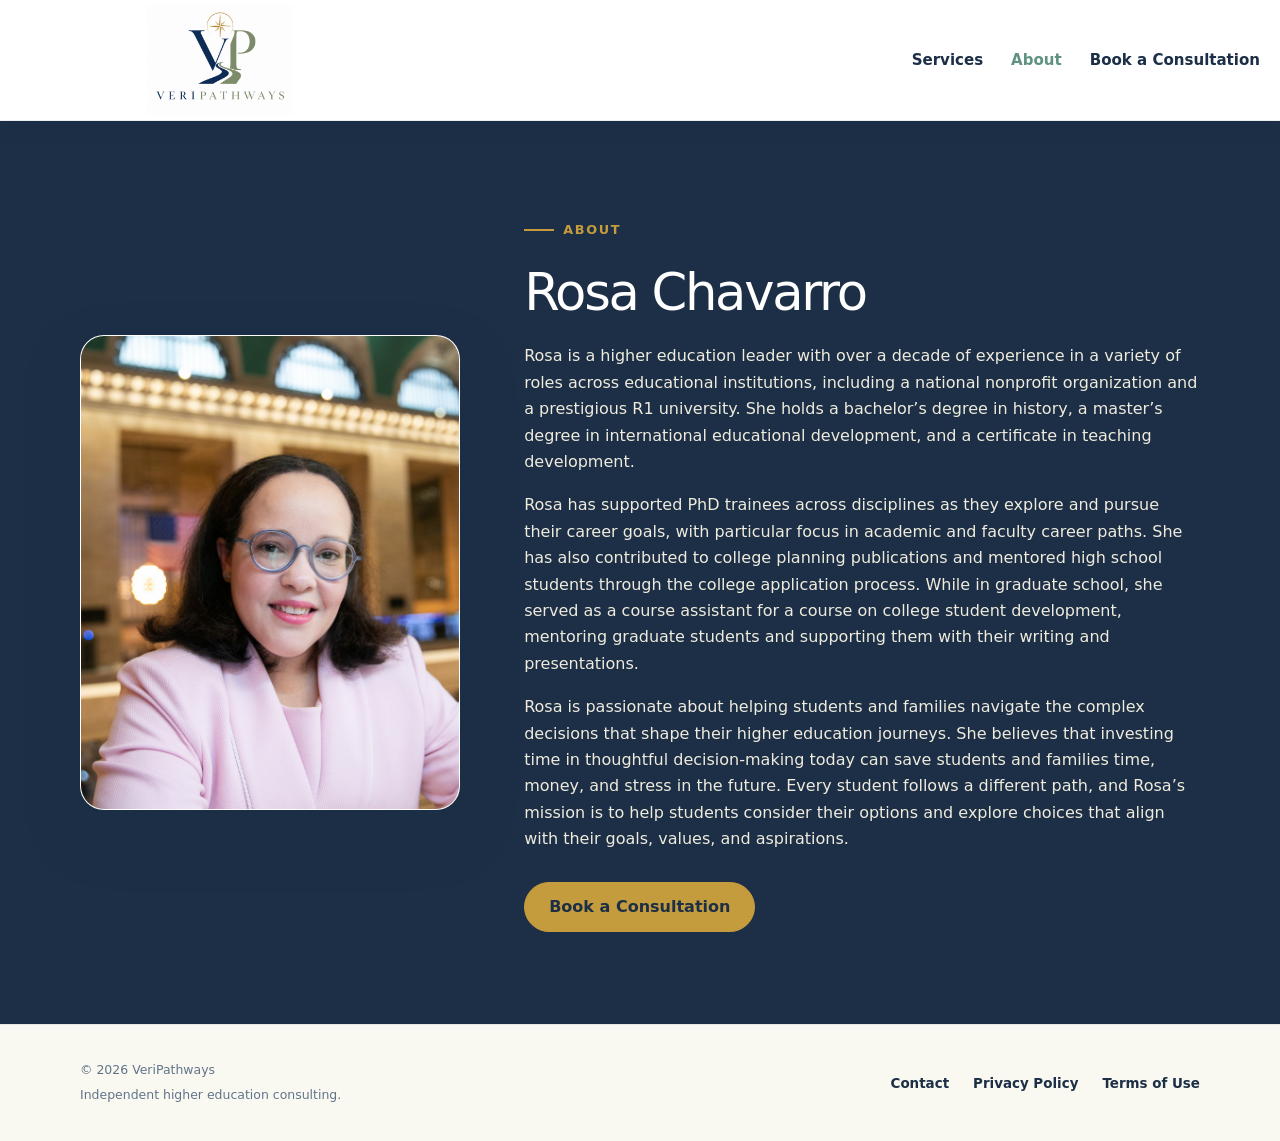
==== about.html @ 27630bff "updates based on Rosa feedback" ====
<!DOCTYPE html>
<html lang="en">
<head>
    <meta charset="UTF-8">
    <meta name="viewport" content="width=device-width, initial-scale=1.0">
    <meta name="description" content="Meet Rosa Chavarro, the higher education professional behind VeriPathways.">
    <title>About Rosa | VeriPathways</title>
    <link rel="stylesheet" href="styles.css">
    <link rel="icon" href="assets/ico/veripathways-icon2.ico" sizes="any">
</head>

<body>
    <header class="site-header">
        <nav class="nav container" aria-label="Main navigation">
            <a class="site-banner" href="index.html" aria-label="VeriPathways home">
                <img src="assets/images/veripathways-logo.png" alt="VeriPathways">
            </a>
            <button class="nav-toggle" type="button" aria-expanded="false" aria-controls="main-navigation" aria-label="Toggle navigation menu">
                <span class="nav-toggle-line"></span>
                <span class="nav-toggle-line"></span>
                <span class="nav-toggle-line"></span>
            </button>
            <ul class="nav-links" id="main-navigation">
                <li><a href="services.html">Services</a></li>
                <li><a href="about.html" aria-current="page">About</a></li>
                <li><a href="mailto:info@veripathways.com?subject=Consultation%20Appointment">Book a Consultation</a></li>
            </ul>
        </nav>
    </header>

    <main>
        <section class="about about-page" aria-labelledby="about-heading">
            <div class="about-content container">
                <figure class="about-portrait">
                    <img src="assets/images/advisor-portrait1.jpg" alt="Rosa Chavarro, VeriPathways educational consultant">
                </figure>

                <div class="about-details">
                    <p class="eyebrow">About</p>
                    <h1 id="about-heading">Rosa Chavarro</h1>
                    <div class="about-copy">
                        <p>
                            Rosa is a higher education leader with over a decade of experience in a variety of roles
                            across educational institutions, including a national nonprofit organization and a
                            prestigious R1 university. She holds a bachelor’s degree in history, a master’s degree in
                            international educational development, and a certificate in teaching development.
                        </p>
                        <p>
                            Rosa has supported PhD trainees across disciplines as they explore and pursue their career
                            goals, with particular focus in academic and faculty career paths. She has also contributed
                            to college planning publications and mentored high school students through the college
                            application process. While in graduate school, she served as a course assistant for a
                            course on college student development, mentoring graduate students and supporting them
                            with their writing and presentations.
                        </p>
                        <p>
                            Rosa is passionate about helping students and families navigate the complex decisions that
                            shape their higher education journeys. She believes that investing time in thoughtful
                            decision-making today can save students and families time, money, and stress in the future.
                            Every student follows a different path, and Rosa’s mission is to help students consider
                            their options and explore choices that align with their goals, values, and aspirations.
                        </p>
                    </div>
                    <a class="button" href="mailto:info@veripathways.com?subject=Consultation%20Appointment">Book a Consultation</a>
                </div>
            </div>
        </section>
    </main>

    <footer>
        <div class="footer-grid container">
            <div>
                <p class="footer-copy">© <span data-current-year>2026</span> VeriPathways</p>
                <p class="disclaimer">
                    Independent higher education consulting.
                </p>
            </div>
            <ul class="footer-links" aria-label="Footer navigation">
                <li><a href="contact.html">Contact</a></li>
                <li><a href="privacy-policy.html">Privacy Policy</a></li>
                <li><a href="terms-of-use.html">Terms of Use</a></li>
            </ul>
        </div>
    </footer>

    <script src="site.js" defer></script>
</body>
</html>
---- styles.css ----
:root {
    --vp-primary: oklch(0.30 0.05 255);
    --vp-secondary: oklch(0.62 0.06 170);
    --vp-accent: oklch(0.71 0.12 85);
    --vp-muted: oklch(0.55 0.04 250);
    --vp-light: oklch(0.94 0.02 95);
    --vp-paper: oklch(0.98 0.01 95);
    --vp-white: #ffffff;

    --vp-accent-light: oklch(from var(--vp-accent) l c h / 0.18);
    --vp-line: oklch(from var(--vp-primary) l c h / 0.08);
    --vp-shadow-soft: 0 12px 40px oklch(from var(--vp-primary) l c h / 0.08);
    --vp-shadow-medium: 0 18px 50px oklch(from var(--vp-primary) l c h / 0.12);
    --vp-radius: 0.625rem;
    --vp-font-sans: ui-sans-serif, system-ui, -apple-system, BlinkMacSystemFont, "Segoe UI", sans-serif;
}

* {
    box-sizing: border-box;
    margin: 0;
    padding: 0;
}

html {
    scroll-behavior: smooth;
}

body {
    background: var(--vp-paper);
    color: var(--vp-primary);
    font-family: var(--vp-font-sans);
    line-height: 1.65;
}

a {
    color: inherit;
}

:where(a, button, summary):focus-visible {
    outline: 3px solid var(--vp-accent);
    outline-offset: 4px;
}

.container {
    width: min(1120px, calc(100% - 40px));
    margin: 0 auto;
}

.site-header {
    position: sticky;
    top: 0;
    z-index: 20;
    border-bottom: 1px solid var(--vp-line);
    background: var(--vp-white);
    box-shadow: 0 6px 24px oklch(from var(--vp-primary) l c h / 0.06);
    transition: transform 0.25s ease;
}

.site-header.header-hidden {
    transform: translateY(-100%);
}

.site-banner {
    display: flex;
    align-items: center;
    align-self: stretch;
    overflow: hidden;
}

.site-banner img {
    display: block;
    width: min(100%, 400px);
    height: auto;
    max-height: 110px;
    object-fit: contain;
}

.nav {
    width: min(1360px, calc(100% - 40px));
    min-height: 120px;
    display: grid;
    grid-template-columns: repeat(2, minmax(0, 1fr));
    align-items: center;
}

.nav-links {
    display: flex;
    align-items: center;
    justify-content: flex-end;
    gap: 28px;
    list-style: none;
}

.nav-toggle {
    display: none;
    width: 46px;
    height: 46px;
    border: 1px solid var(--vp-line);
    border-radius: var(--vp-radius);
    background: var(--vp-white);
    color: var(--vp-primary);
    cursor: pointer;
}

.nav-toggle-line {
    display: block;
    width: 22px;
    height: 2px;
    margin: 4px auto;
    border-radius: 999px;
    background: currentColor;
    transition: transform 0.2s ease, opacity 0.2s ease;
}

.nav-links a {
    color: var(--vp-primary);
    font-size: 0.94rem;
    font-weight: 650;
    text-decoration: none;
}

.nav-links a:hover {
    color: var(--vp-secondary);
}

.nav-links a[aria-current="page"] {
    color: var(--vp-secondary);
}

.button {
    display: inline-flex;
    align-items: center;
    justify-content: center;
    min-height: 50px;
    padding: 0 24px;
    border: 1px solid var(--vp-primary);
    border-radius: 999px;
    background: var(--vp-primary);
    color: var(--vp-white);
    font-weight: 750;
    text-decoration: none;
    transition: transform 0.2s ease, background 0.2s ease, box-shadow 0.2s ease;
}

.button:hover {
    transform: translateY(-2px);
    background: var(--vp-secondary);
    box-shadow: 0 10px 24px oklch(from var(--vp-primary) l c h / 0.2);
}

.button-secondary {
    background: transparent;
    color: var(--vp-primary);
}

.button-secondary:hover {
    background: var(--vp-light);
    color: var(--vp-primary);
}

.hero {
    position: relative;
    overflow: hidden;
    padding: 106px 0 96px;
    background:
        radial-gradient(circle at 88% 16%, oklch(from var(--vp-accent) l c h / 0.25), transparent 25%),
        linear-gradient(135deg, var(--vp-white) 0%, var(--vp-light) 100%);
}

.hero-grid {
    position: relative;
    z-index: 1;
    display: grid;
    grid-template-columns: minmax(0, 0.9fr) minmax(0, 1.1fr);
    align-items: center;
    gap: clamp(38px, 6vw, 76px);
}

.hero-image img {
    display: block;
    width: 100%;
    min-height: 480px;
    object-fit: cover;
    border-radius: 22px;
    box-shadow: 0 24px 60px oklch(from var(--vp-primary) l c h / 0.18);
}

.hero-content h1 {
    max-width: 680px;
    margin-bottom: clamp(34px, 4vw, 48px);
    margin-right: 0;
    margin-left: 0;
    font-size: clamp(2.8rem, 4.6vw, 4.5rem);
}

.eyebrow {
    display: inline-flex;
    align-items: center;
    gap: 9px;
    margin-bottom: 22px;
    color: var(--vp-secondary);
    font-size: 0.8rem;
    font-weight: 850;
    letter-spacing: 0.13em;
    text-transform: uppercase;
}

.eyebrow::before {
    content: "";
    width: 30px;
    height: 2px;
    background: var(--vp-accent);
}

.hero-content > .eyebrow,
.about-me-details > .eyebrow {
    font-size: 1.08rem;
}

h1, h2, h3 {
    font-family: var(--vp-font-sans);
    line-height: 1.15;
}

h1 {
    max-width: 740px;
    margin: 0 auto 25px;
    color: var(--vp-primary);
    font-size: clamp(3rem, 6vw, 5.2rem);
    font-weight: 500;
    letter-spacing: -0.045em;
}

.hero-copy {
    max-width: 660px;
    margin: 0 0 34px;
    color: var(--vp-muted);
    font-size: 1.18rem;
}

.hero-actions {
    display: flex;
    flex-wrap: wrap;
    justify-content: flex-start;
    gap: 14px;
}

section {
    padding: 92px 0;
}

.section-heading {
    max-width: 720px;
    margin-bottom: 50px;
}

.section-heading h2 {
    margin-bottom: 17px;
    color: var(--vp-primary);
    font-size: clamp(2.2rem, 4vw, 3.4rem);
    font-weight: 500;
    letter-spacing: -0.03em;
}

.section-heading p {
    color: var(--vp-muted);
    font-size: 1.08rem;
}

.value-grid {
    display: grid;
    grid-template-columns: repeat(3, 1fr);
    gap: 24px;
}

.value-card {
    padding: 30px;
    border: 1px solid var(--vp-line);
    border-radius: var(--vp-radius);
    background: var(--vp-white);
}

.value-number {
    margin-bottom: 35px;
    color: var(--vp-accent);
    font-size: 2rem;
}

.value-card h3 {
    margin-bottom: 12px;
    color: var(--vp-primary);
    font-size: 1.18rem;
}

.value-card p {
    color: var(--vp-muted);
    font-size: 0.96rem;
}

.process {
    background: var(--vp-light);
}

.process-grid {
    display: grid;
    grid-template-columns: repeat(4, 1fr);
    gap: 18px;
    counter-reset: process;
}

.process-step {
    position: relative;
    padding: 29px 24px;
    border-top: 3px solid var(--vp-accent);
    background: var(--vp-white);
    counter-increment: process;
}

.process-step::before {
    content: "0" counter(process);
    display: block;
    margin-bottom: 25px;
    color: var(--vp-secondary);
    font-size: 0.8rem;
    font-weight: 850;
    letter-spacing: 0.12em;
}

.process-step h3 {
    margin-bottom: 10px;
    color: var(--vp-primary);
    font-size: 1.08rem;
}

.process-step p {
    color: var(--vp-muted);
    font-size: 0.92rem;
}

.consultation-panel {
    display: grid;
    grid-template-columns: 1.4fr auto;
    align-items: center;
    gap: 28px;
    max-width: 930px;
    margin: 0 auto;
    padding: 38px;
    border: 1px solid var(--vp-line);
    border-radius: 22px;
    background: var(--vp-white);
    box-shadow: var(--vp-shadow-soft);
}

.consultation-panel h2,
.consultation-panel h3 {
    margin-bottom: 12px;
    color: var(--vp-primary);
    font-size: 1.8rem;
    font-weight: 500;
}

.consultation-panel p {
    color: var(--vp-muted);
    font-size: 0.96rem;
}

.consultation-panel .button {
    white-space: nowrap;
}

.contact-email-panel h2 {
    margin-bottom: 0;
}

.page-hero {
    min-height: calc(100vh - 110px);
    background:
        radial-gradient(circle at 88% 16%, oklch(from var(--vp-accent) l c h / 0.2), transparent 25%),
        linear-gradient(135deg, var(--vp-white) 0%, var(--vp-light) 100%);
}

.page-hero .section-heading {
    max-width: 800px;
    margin: 0 auto 50px;
    text-align: center;
}

.page-hero h1 {
    max-width: 800px;
    font-size: clamp(2.7rem, 5vw, 4.5rem);
}

.services-hero {
    min-height: auto;
    padding-bottom: 52px;
}

.services-hero .section-heading {
    margin-bottom: 0;
}

.testimonials-section {
    padding: 64px 0;
    background: var(--vp-light);
}

.testimonials-section .section-heading {
    max-width: 800px;
    margin: 0 auto 28px;
    text-align: center;
}

.testimonials-section h2 {
    max-width: 800px;
    margin-bottom: 0;
    font-size: clamp(2.2rem, 4vw, 3.2rem);
}

.testimonial-list {
    display: grid;
    grid-template-columns: repeat(2, minmax(0, 1fr));
    gap: 24px;
}

.testimonial-card {
    display: flex;
    flex-direction: column;
    padding: 38px;
    border-top: 3px solid var(--vp-accent);
    border-radius: var(--vp-radius);
    background: var(--vp-white);
    box-shadow: var(--vp-shadow-soft);
}

.testimonial-card blockquote {
    flex: 1;
    margin: 0;
}

.testimonial-card blockquote p {
    color: var(--vp-primary);
    font-size: 1.08rem;
    line-height: 1.8;
}

.testimonial-card figcaption {
    display: grid;
    gap: 3px;
    margin-top: 24px;
    color: var(--vp-primary);
}

.testimonial-card figcaption span {
    color: var(--vp-muted);
    font-size: 0.94rem;
}

.testimonial-signature {
    display: block;
    width: min(100%, 320px);
    height: auto;
}

.page-cta {
    padding-top: 0;
    background: var(--vp-light);
}

.about {
    background: var(--vp-primary);
    color: var(--vp-white);
}

.about-content {
    display: grid;
    grid-template-columns: minmax(260px, 0.72fr) minmax(0, 1.28fr);
    align-items: center;
    gap: 64px;
}

.about-portrait {
    overflow: hidden;
    margin-top: 0;
    border: 1px solid oklch(from var(--vp-white) l c h / 0.18);
    border-radius: 24px;
    background: var(--vp-white);
    box-shadow: 0 24px 55px oklch(from var(--vp-primary) l c h / 0.3);
}

.about-portrait img {
    display: block;
    width: 100%;
    aspect-ratio: 4 / 5;
    object-fit: cover;
    object-position: center 38%;
}

.about .eyebrow {
    color: var(--vp-accent);
}

.about h1 {
    max-width: none;
    margin: 0 0 22px;
    color: var(--vp-white);
    font-size: clamp(2.3rem, 4vw, 3.6rem);
}

.about-copy {
    display: grid;
    gap: 17px;
    color: var(--vp-light);
}

.about-details > .button {
    margin-top: 30px;
    border-color: var(--vp-accent);
    background: var(--vp-accent);
    color: var(--vp-primary);
}

.about-page {
    min-height: calc(100vh - 110px);
}

.about-me {
    background: var(--vp-light);
}

.about-me-content {
    display: grid;
    grid-template-columns: minmax(0, 1.3fr) minmax(220px, 0.7fr);
    align-items: start;
    gap: clamp(40px, 7vw, 80px);
}

.about-me-portrait {
    overflow: hidden;
    margin-top: 52px;
    border-radius: 24px;
    background: var(--vp-white);
    box-shadow: var(--vp-shadow-medium);
}

.about-me-portrait img {
    display: block;
    width: 100%;
    aspect-ratio: 4 / 5;
    object-fit: cover;
    object-position: center 38%;
}

.about-me-details h2 {
    max-width: 680px;
    margin-bottom: 20px;
    color: var(--vp-primary);
    font-size: clamp(2.2rem, 4vw, 3.4rem);
    font-weight: 500;
    letter-spacing: -0.03em;
}

.about-me-details > p:not(.eyebrow) {
    max-width: 680px;
    color: var(--vp-muted);
    font-size: clamp(1.12rem, 0.95rem + 0.35vw, 1.25rem);
    line-height: 1.75;
}

.about-me-details > p:not(.eyebrow) + p {
    margin-top: 18px;
}

.about-me-details .button {
    margin-top: 28px;
}

.faq-grid {
    display: grid;
    grid-template-columns: 0.8fr 1.2fr;
    gap: 74px;
}

.faq-list {
    border-top: 1px solid var(--vp-line);
}

details {
    border-bottom: 1px solid var(--vp-line);
}

summary {
    position: relative;
    padding: 22px 34px 22px 0;
    color: var(--vp-primary);
    font-weight: 750;
    cursor: pointer;
    list-style: none;
}

summary::-webkit-details-marker {
    display: none;
}

summary::after {
    content: "+";
    position: absolute;
    top: 19px;
    right: 4px;
    color: var(--vp-accent);
    font-size: 1.45rem;
    font-weight: 400;
}

details[open] summary::after {
    content: "−";
}

details p {
    padding: 0 34px 22px 0;
    color: var(--vp-muted);
    font-size: 0.94rem;
}

.page-bottom-action {
    padding: 0 0 64px;
    text-align: center;
}

.faq-section {
    padding-bottom: 48px;
}

.contact-panel {
    display: grid;
    grid-template-columns: 1fr auto;
    align-items: center;
    gap: 35px;
    padding: 50px;
    border-radius: 24px;
    background: var(--vp-accent-light);
}

.contact-panel h2 {
    margin-bottom: 10px;
    color: var(--vp-primary);
    font-size: clamp(2rem, 4vw, 3rem);
    font-weight: 500;
}

.contact-panel p {
    max-width: 650px;
    color: var(--vp-muted);
}

footer {
    padding: 35px 0;
    border-top: 1px solid var(--vp-line);
    background: var(--vp-paper);
}

.footer-grid {
    display: flex;
    align-items: center;
    justify-content: space-between;
    gap: 30px;
}

.footer-copy,
.disclaimer {
    color: var(--vp-muted);
    font-size: 0.78rem;
}

.disclaimer {
    max-width: 620px;
    margin-top: 4px;
}

.footer-links {
    display: flex;
    gap: 24px;
    list-style: none;
}

.footer-links a {
    color: var(--vp-primary);
    font-size: 0.84rem;
    font-weight: 700;
    text-decoration: none;
}

.footer-links a:hover,
.footer-links a[aria-current="page"] {
    color: var(--vp-secondary);
    text-decoration: underline;
    text-underline-offset: 4px;
}

.content-page {
    min-height: calc(100vh - 110px);
    background:
        radial-gradient(circle at 88% 16%, oklch(from var(--vp-accent) l c h / 0.16), transparent 25%),
        linear-gradient(135deg, var(--vp-white) 0%, var(--vp-light) 100%);
}

.content-page > .container {
    max-width: 900px;
}

.content-page > .legal-content {
    max-width: 780px;
}

.legal-content h1 {
    max-width: 780px;
    margin: 0 0 10px;
    font-size: clamp(2.7rem, 5vw, 4.5rem);
}

.legal-content h2 {
    margin: 35px 0 10px;
    color: var(--vp-primary);
    font-size: 1.55rem;
    font-weight: 500;
}

.legal-content p {
    color: var(--vp-muted);
}

.legal-content a {
    color: var(--vp-primary);
    font-weight: 700;
}

.policy-date {
    margin-bottom: 45px;
    font-size: 0.9rem;
}

@media (max-width: 900px) {
    .hero-grid,
    .about-content,
    .about-me-content,
    .faq-grid {
        grid-template-columns: 1fr;
    }

    .hero-image {
        max-width: 680px;
        margin: 0 auto;
    }

    .hero-image img {
        min-height: 0;
        aspect-ratio: 16 / 9;
    }

    .hero-content {
        text-align: center;
    }

    .hero-content h1,
    .hero-copy {
        margin-right: auto;
        margin-left: auto;
    }

    .hero-actions {
        justify-content: center;
    }

    .about-portrait {
        max-width: 440px;
        margin-top: 0;
    }

    .about-me-portrait {
        width: min(100%, 440px);
        margin: 0 auto;
    }

    .value-grid {
        grid-template-columns: 1fr;
    }

    .testimonial-list {
        grid-template-columns: 1fr;
    }

    .process-grid {
        grid-template-columns: repeat(2, 1fr);
    }

    .faq-grid {
        gap: 20px;
    }
}

@media (max-width: 700px) {
    .container {
        width: min(100% - 28px, 1120px);
    }

    .nav {
        min-height: 0;
        grid-template-columns: minmax(0, 1fr) auto;
        gap: 10px;
        padding: 10px 0 14px;
    }

    .site-banner {
        justify-content: flex-start;
    }

    .site-banner img {
        width: auto;
        max-width: 100%;
        height: 84px;
        max-height: none;
    }

    .nav-links {
        grid-column: 1 / -1;
        justify-content: center;
        flex-wrap: wrap;
        gap: 10px;
    }

    .nav-toggle {
        display: block;
        align-self: center;
    }

    .nav.nav-enhanced .nav-links {
        display: none;
    }

    .nav.nav-enhanced .nav-links.is-open {
        display: flex;
        flex-direction: column;
        align-items: stretch;
        padding-top: 8px;
    }

    .nav.nav-enhanced .nav-links a {
        display: block;
        padding: 10px 14px;
        text-align: center;
    }

    .nav-toggle[aria-expanded="true"] .nav-toggle-line:nth-child(1) {
        transform: translateY(6px) rotate(45deg);
    }

    .nav-toggle[aria-expanded="true"] .nav-toggle-line:nth-child(2) {
        opacity: 0;
    }

    .nav-toggle[aria-expanded="true"] .nav-toggle-line:nth-child(3) {
        transform: translateY(-6px) rotate(-45deg);
    }

    .nav-links a {
        font-size: 0.76rem;
    }

    .hero {
        padding: 78px 0 70px;
    }

    h1 {
        font-size: clamp(2.7rem, 15vw, 4rem);
    }

    section {
        padding: 70px 0;
    }

    .process-grid {
        grid-template-columns: 1fr;
    }

    .consultation-panel {
        grid-template-columns: 1fr;
        padding: 28px;
    }

    .consultation-panel .button {
        width: 100%;
        white-space: normal;
    }

    .contact-panel {
        grid-template-columns: 1fr;
        padding: 34px 27px;
    }

    .contact-panel .button {
        width: 100%;
    }

    .footer-grid {
        flex-direction: column;
        align-items: flex-start;
    }

    .footer-links {
        flex-wrap: wrap;
    }
}

@media (prefers-reduced-motion: reduce) {
    html {
        scroll-behavior: auto;
    }

    *,
    *::before,
    *::after {
        animation-duration: 0.01ms !important;
        animation-iteration-count: 1 !important;
        transition-duration: 0.01ms !important;
    }
}

/* Error page */
body.error-page {
    display: flex;
    justify-content: center;
    align-items: center;
    height: 100vh;
    padding: 2rem;
    background: var(--vp-light);
    color: var(--vp-primary);
    font-family: Arial, Helvetica, sans-serif;
    line-height: normal;
}

.error-page .error-container {
    max-width: 600px;
    text-align: center;
    background: var(--vp-white);
    padding: 3rem;
    border-radius: 12px;
    box-shadow: 0 10px 30px oklch(from var(--vp-primary) l c h / 0.08);
}

.error-page h1 {
    max-width: none;
    margin-bottom: 1rem;
    color: var(--vp-primary);
    font-family: Arial, Helvetica, sans-serif;
    font-size: 4rem;
    font-weight: 700;
    letter-spacing: normal;
}

.error-page h2 {
    margin-bottom: 1rem;
    color: var(--vp-primary);
    font-family: Arial, Helvetica, sans-serif;
    font-size: 1.5rem;
    font-weight: 700;
}

.error-page p {
    margin-bottom: 2rem;
    color: var(--vp-secondary);
    line-height: 1.6;
}

.error-page a {
    display: inline-block;
    padding: 12px 24px;
    border-radius: 6px;
    background: var(--vp-primary);
    color: var(--vp-white);
    font-weight: 400;
    text-decoration: none;
    transition: background 0.2s ease;
}

.error-page a:hover {
    background: var(--vp-secondary);
    transform: none;
    box-shadow: none;
}
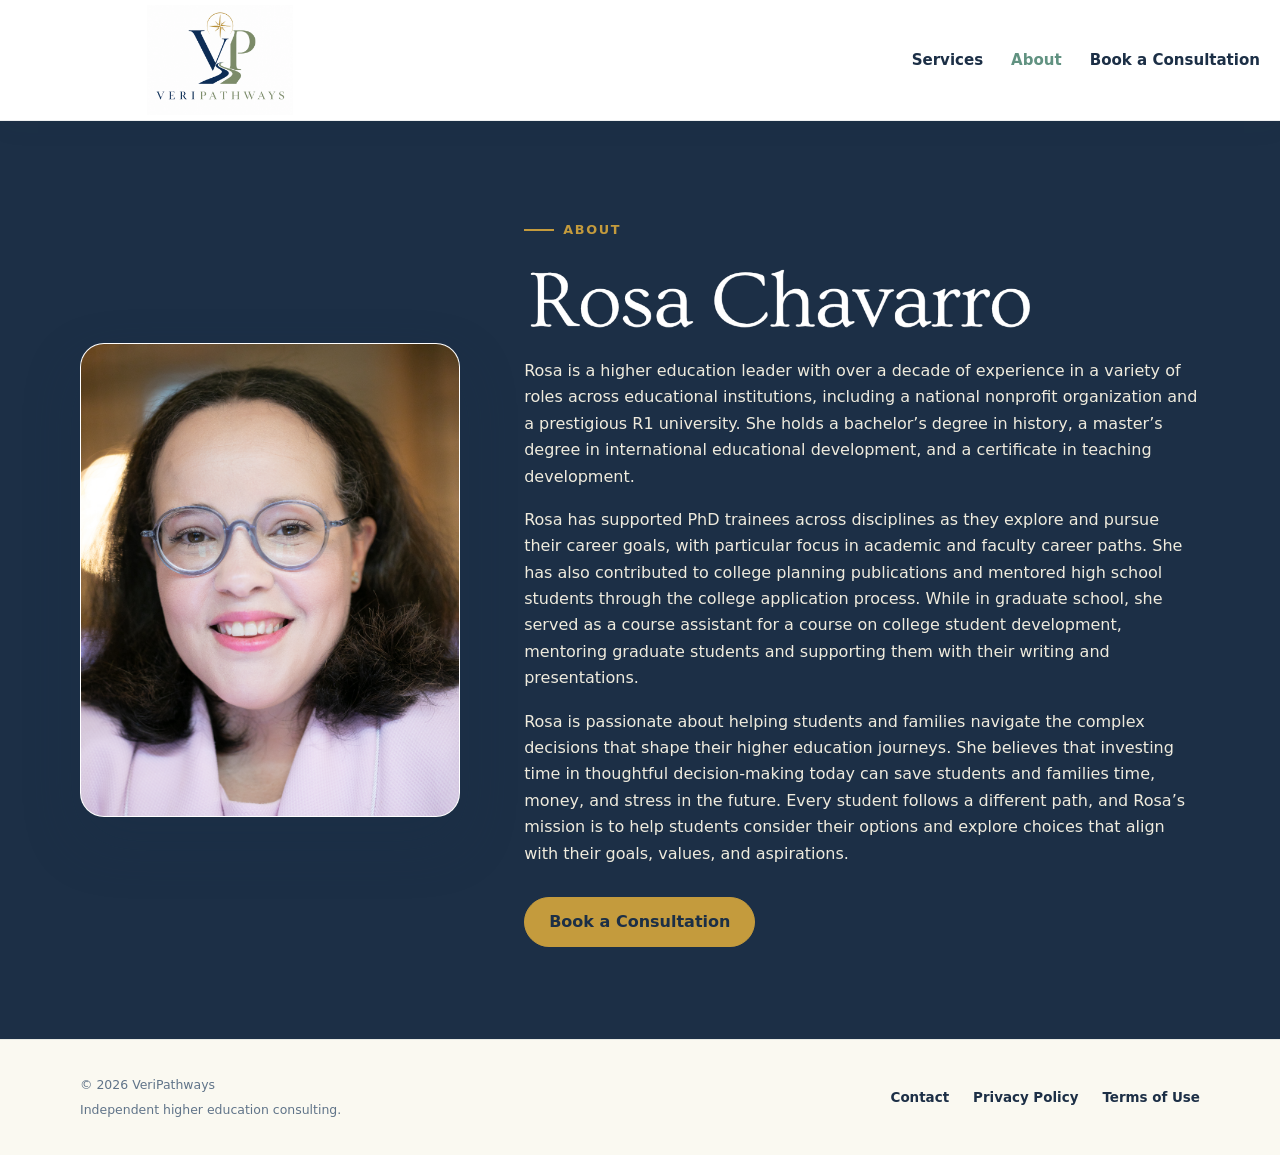
==== commit 3d038c21: "local updates to signatures and photos" ====
--- a/about.html
+++ b/about.html
@@ -32,12 +32,14 @@
         <section class="about about-page" aria-labelledby="about-heading">
             <div class="about-content container">
                 <figure class="about-portrait">
-                    <img src="assets/images/advisor-portrait1.jpg" alt="Rosa Chavarro, VeriPathways educational consultant">
+                    <img src="assets/images/advisor-portrait3.jpg" alt="Rosa Chavarro, VeriPathways educational consultant">
                 </figure>
 
                 <div class="about-details">
                     <p class="eyebrow">About</p>
-                    <h1 id="about-heading">Rosa Chavarro</h1>
+                    <h1 class="about-name" id="about-heading">
+                        <img src="assets/images/founder-signature.png" alt="Rosa Chavarro">
+                    </h1>
                     <div class="about-copy">
                         <p>
                             Rosa is a higher education leader with over a decade of experience in a variety of roles
--- a/styles.css
+++ b/styles.css
@@ -217,6 +217,14 @@
     font-size: 1.08rem;
 }
 
+.home-page .eyebrow {
+    color: var(--vp-secondary);
+    font-family: var(--vp-font-sans);
+    font-size: 1.08rem;
+    font-weight: 850;
+    line-height: 1.15;
+}
+
 h1, h2, h3 {
     font-family: var(--vp-font-sans);
     line-height: 1.15;
@@ -499,11 +507,15 @@
     color: var(--vp-accent);
 }
 
-.about h1 {
-    max-width: none;
+.about-name {
+    width: min(100%, 520px);
     margin: 0 0 22px;
-    color: var(--vp-white);
-    font-size: clamp(2.3rem, 4vw, 3.6rem);
+}
+
+.about-name img {
+    display: block;
+    width: 100%;
+    height: auto;
 }
 
 .about-copy {
@@ -550,7 +562,7 @@
     object-position: center 38%;
 }
 
-.about-me-details h2 {
+.about-me-details h2:not(.eyebrow) {
     max-width: 680px;
     margin-bottom: 20px;
     color: var(--vp-primary);
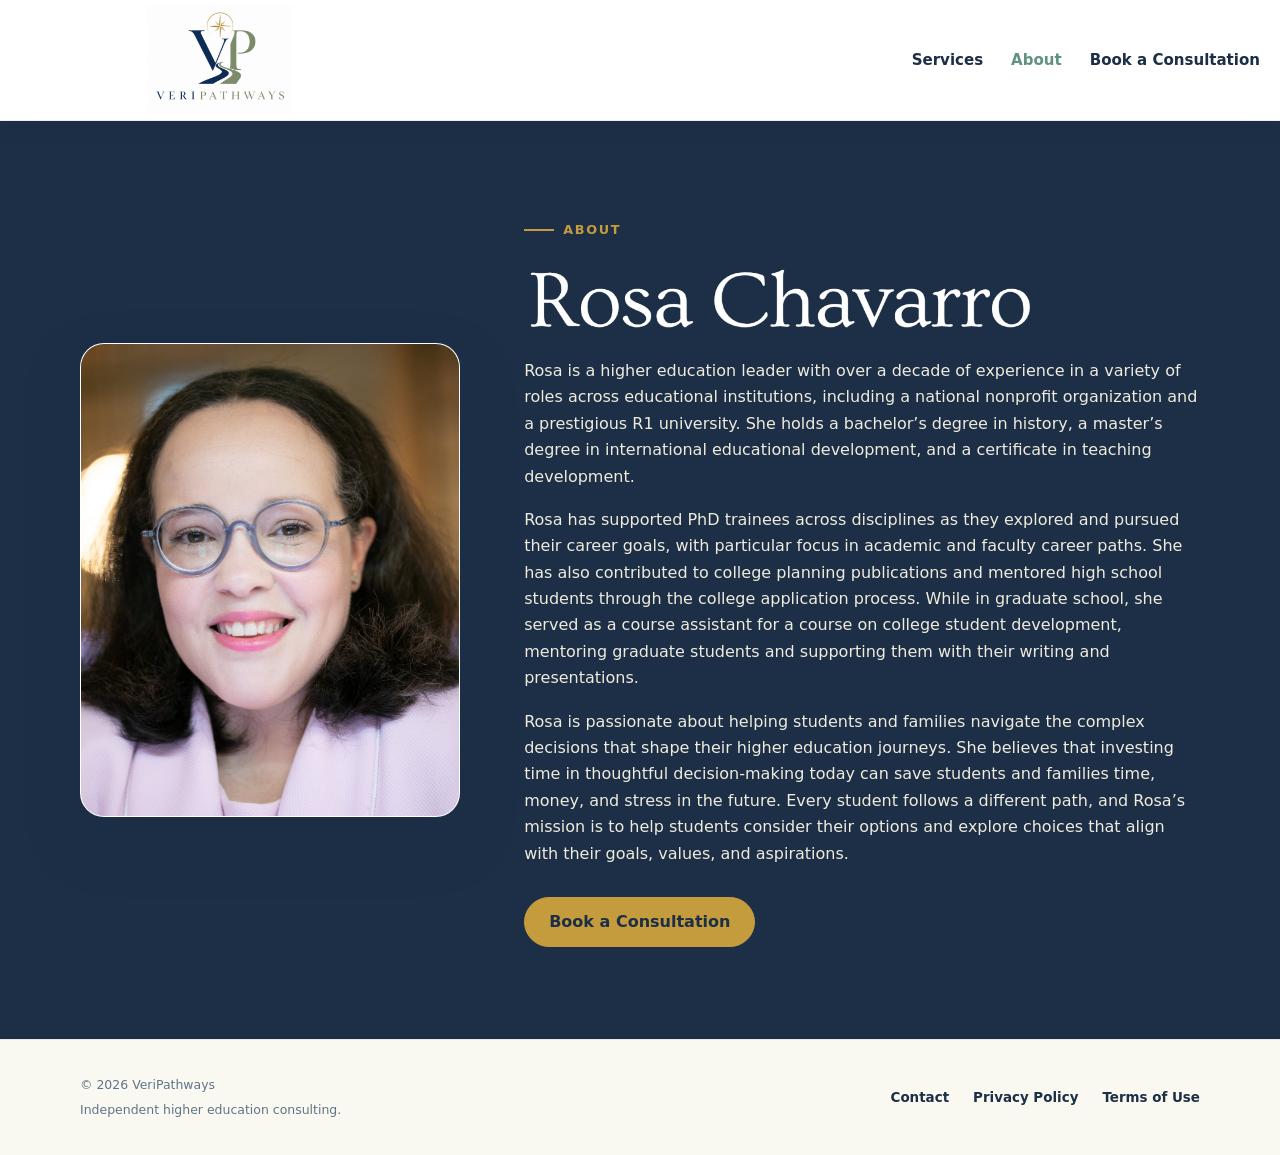
==== commit 5ad1bc84: "page updates" ====
--- a/about.html
+++ b/about.html
@@ -32,7 +32,7 @@
         <section class="about about-page" aria-labelledby="about-heading">
             <div class="about-content container">
                 <figure class="about-portrait">
-                    <img src="assets/images/advisor-portrait3.jpg" alt="Rosa Chavarro, VeriPathways educational consultant">
+                    <img src="assets/images/advisor-portrait1.jpg" alt="Rosa Chavarro, VeriPathways educational consultant">
                 </figure>
 
                 <div class="about-details">
@@ -48,7 +48,7 @@
                             international educational development, and a certificate in teaching development.
                         </p>
                         <p>
-                            Rosa has supported PhD trainees across disciplines as they explore and pursue their career
+                            Rosa has supported PhD trainees across disciplines as they explored and pursued their career
                             goals, with particular focus in academic and faculty career paths. She has also contributed
                             to college planning publications and mentored high school students through the college
                             application process. While in graduate school, she served as a course assistant for a
--- a/styles.css
+++ b/styles.css
@@ -212,19 +212,6 @@
     background: var(--vp-accent);
 }
 
-.hero-content > .eyebrow,
-.about-me-details > .eyebrow {
-    font-size: 1.08rem;
-}
-
-.home-page .eyebrow {
-    color: var(--vp-secondary);
-    font-family: var(--vp-font-sans);
-    font-size: 1.08rem;
-    font-weight: 850;
-    line-height: 1.15;
-}
-
 h1, h2, h3 {
     font-family: var(--vp-font-sans);
     line-height: 1.15;
@@ -270,7 +257,7 @@
     letter-spacing: -0.03em;
 }
 
-.section-heading p {
+.section-heading p:not(.eyebrow) {
     color: var(--vp-muted);
     font-size: 1.08rem;
 }
@@ -688,6 +675,12 @@
     margin-top: 4px;
 }
 
+.home-page p:not(.eyebrow) {
+    font-family: var(--vp-font-sans);
+    font-size: 1.18rem;
+    font-style: normal;
+}
+
 .footer-links {
     display: flex;
     gap: 24px;
@@ -736,7 +729,7 @@
     font-weight: 500;
 }
 
-.legal-content p {
+.legal-content p:not(.eyebrow) {
     color: var(--vp-muted);
 }
 
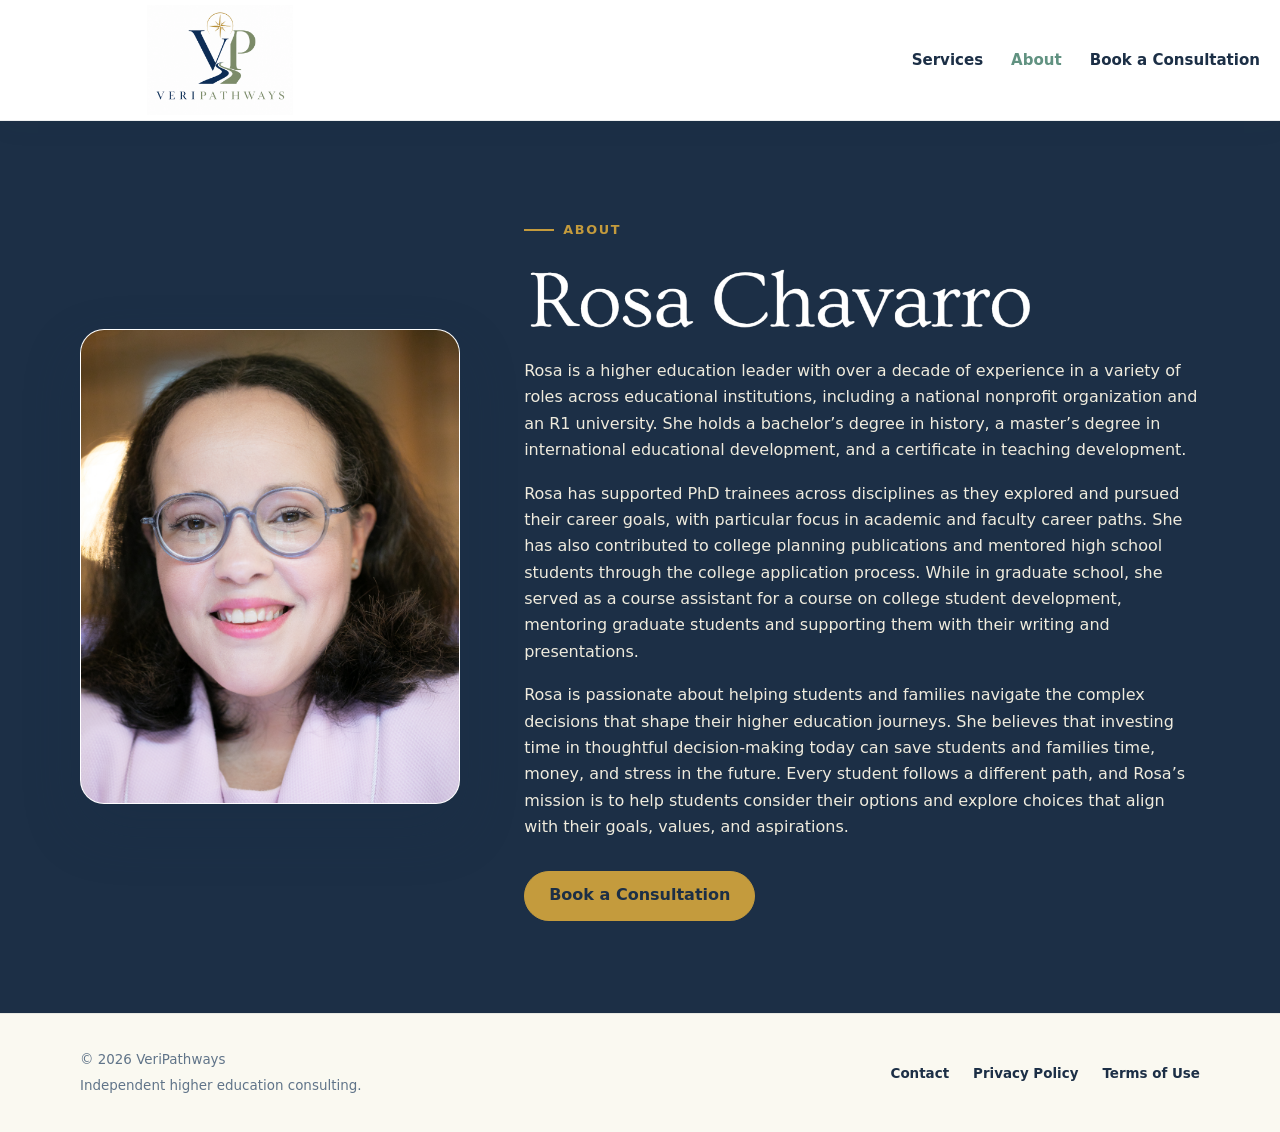
==== commit 5ccbfac2: "final page edits - august 28" ====
--- a/about.html
+++ b/about.html
@@ -23,7 +23,7 @@
             <ul class="nav-links" id="main-navigation">
                 <li><a href="services.html">Services</a></li>
                 <li><a href="about.html" aria-current="page">About</a></li>
-                <li><a href="mailto:info@veripathways.com?subject=Consultation%20Appointment">Book a Consultation</a></li>
+                <li><a href="https://calendar.app.google/QWCmZcuxgJFNvqA4A" data-consultation-link>Book a Consultation</a></li>
             </ul>
         </nav>
     </header>
@@ -43,8 +43,8 @@
                     <div class="about-copy">
                         <p>
                             Rosa is a higher education leader with over a decade of experience in a variety of roles
-                            across educational institutions, including a national nonprofit organization and a
-                            prestigious R1 university. She holds a bachelor’s degree in history, a master’s degree in
+                            across educational institutions, including a national nonprofit organization and an
+                            R1 university. She holds a bachelor’s degree in history, a master’s degree in
                             international educational development, and a certificate in teaching development.
                         </p>
                         <p>
@@ -63,7 +63,7 @@
                             their options and explore choices that align with their goals, values, and aspirations.
                         </p>
                     </div>
-                    <a class="button" href="mailto:info@veripathways.com?subject=Consultation%20Appointment">Book a Consultation</a>
+                    <a class="button" href="https://calendar.app.google/QWCmZcuxgJFNvqA4A" data-consultation-link>Book a Consultation</a>
                 </div>
             </div>
         </section>
--- a/styles.css
+++ b/styles.css
@@ -394,6 +394,93 @@
     margin-bottom: 0;
 }
 
+.services-banner {
+    display: block;
+    width: 100%;
+    height: clamp(240px, 36vw, 430px);
+    margin-top: 32px;
+    border-radius: 24px;
+    object-fit: cover;
+    object-position: center 52%;
+    box-shadow: var(--vp-shadow-medium);
+}
+
+.services-packages {
+    padding: 72px 0;
+    background: var(--vp-white);
+}
+
+.services-packages .section-heading {
+    max-width: 800px;
+    margin: 0 auto 36px;
+    text-align: center;
+}
+
+.package-grid {
+    display: grid;
+    grid-template-columns: repeat(2, minmax(0, 1fr));
+    align-items: stretch;
+    gap: 24px;
+}
+
+.package-card {
+    display: flex;
+    flex-direction: column;
+    padding: 34px;
+    border: 1px solid var(--vp-line);
+    border-top: 3px solid var(--vp-accent);
+    border-radius: var(--vp-radius);
+    background: var(--vp-paper);
+    box-shadow: var(--vp-shadow-soft);
+}
+
+.package-card-wide {
+    grid-column: 1 / -1;
+}
+
+.package-label {
+    margin-bottom: 12px;
+    color: var(--vp-secondary);
+    font-size: 0.78rem;
+    font-weight: 850;
+    letter-spacing: 0.12em;
+    text-transform: uppercase;
+}
+
+.package-card h2 {
+    margin-bottom: 14px;
+    font-size: clamp(1.45rem, 2.5vw, 2rem);
+    font-weight: 550;
+    letter-spacing: -0.025em;
+}
+
+.package-fit {
+    min-height: 5.5rem;
+    padding-bottom: 20px;
+    border-bottom: 1px solid var(--vp-line);
+    color: var(--vp-muted);
+}
+
+.package-card ul {
+    display: grid;
+    gap: 9px;
+    margin-top: auto;
+    padding-top: 20px;
+    padding-left: 1.2rem;
+}
+
+.package-card li::marker {
+    color: var(--vp-secondary);
+}
+
+.package-note {
+    max-width: 900px;
+    margin: 28px auto 0;
+    color: var(--vp-muted);
+    font-size: 0.92rem;
+    text-align: center;
+}
+
 .testimonials-section {
     padding: 64px 0;
     background: var(--vp-light);
@@ -533,9 +620,13 @@
     gap: clamp(40px, 7vw, 80px);
 }
 
+.about-me-details {
+    margin-top: 28px;
+}
+
 .about-me-portrait {
     overflow: hidden;
-    margin-top: 52px;
+    margin-top: 0;
     border-radius: 24px;
     background: var(--vp-white);
     box-shadow: var(--vp-shadow-medium);
@@ -667,7 +758,7 @@
 .footer-copy,
 .disclaimer {
     color: var(--vp-muted);
-    font-size: 0.78rem;
+    font-size: 0.84rem;
 }
 
 .disclaimer {
@@ -675,7 +766,7 @@
     margin-top: 4px;
 }
 
-.home-page p:not(.eyebrow) {
+.home-page main p:not(.eyebrow) {
     font-family: var(--vp-font-sans);
     font-size: 1.18rem;
     font-style: normal;
@@ -785,11 +876,19 @@
         margin: 0 auto;
     }
 
+    .about-me-details {
+        margin-top: 0;
+    }
+
     .value-grid {
         grid-template-columns: 1fr;
     }
 
     .testimonial-list {
+        grid-template-columns: 1fr;
+    }
+
+    .package-grid {
         grid-template-columns: 1fr;
     }
 
@@ -805,6 +904,18 @@
 @media (max-width: 700px) {
     .container {
         width: min(100% - 28px, 1120px);
+    }
+
+    .services-packages {
+        padding: 58px 0;
+    }
+
+    .package-card {
+        padding: 26px;
+    }
+
+    .package-fit {
+        min-height: 0;
     }
 
     .nav {
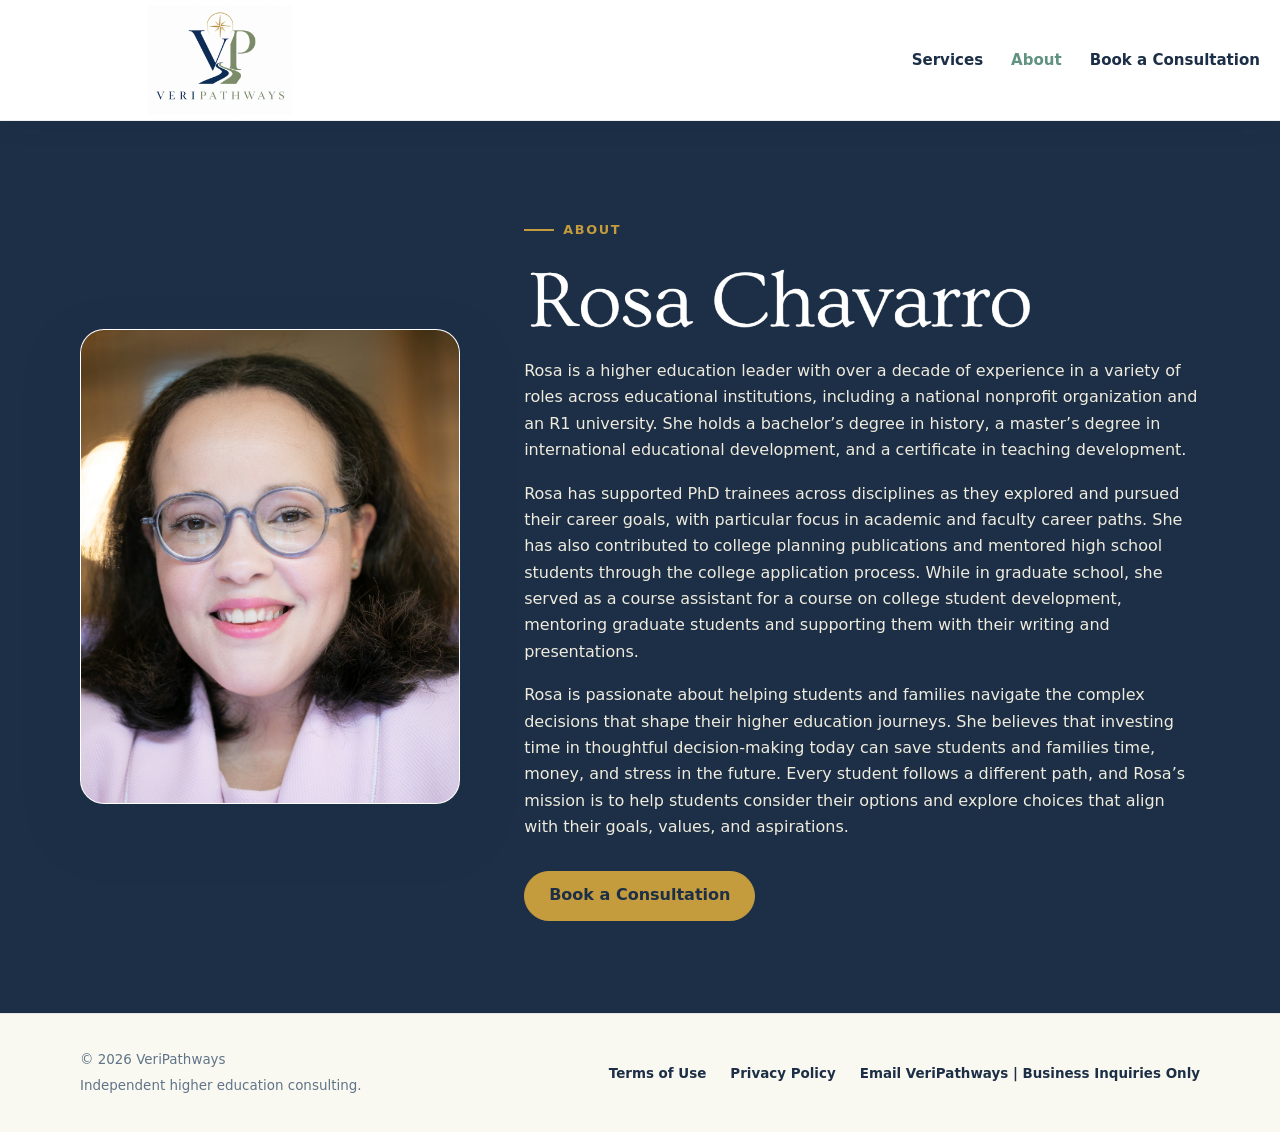
==== commit e83320f1: "major site changes" ====
--- a/about.html
+++ b/about.html
@@ -13,7 +13,7 @@
     <header class="site-header">
         <nav class="nav container" aria-label="Main navigation">
             <a class="site-banner" href="index.html" aria-label="VeriPathways home">
-                <img src="assets/images/veripathways-logo.png" alt="VeriPathways">
+                <img src="assets/images/company-logo/veripathways-logo.png" alt="VeriPathways">
             </a>
             <button class="nav-toggle" type="button" aria-expanded="false" aria-controls="main-navigation" aria-label="Toggle navigation menu">
                 <span class="nav-toggle-line"></span>
@@ -32,13 +32,13 @@
         <section class="about about-page" aria-labelledby="about-heading">
             <div class="about-content container">
                 <figure class="about-portrait">
-                    <img src="assets/images/advisor-portrait1.jpg" alt="Rosa Chavarro, VeriPathways educational consultant">
+                    <img src="assets/images/founder/advisor-portrait1.jpg" alt="Rosa Chavarro, VeriPathways educational consultant">
                 </figure>
 
                 <div class="about-details">
                     <p class="eyebrow">About</p>
                     <h1 class="about-name" id="about-heading">
-                        <img src="assets/images/founder-signature.png" alt="Rosa Chavarro">
+                        <img src="assets/images/founder/founder-signature.png" alt="Rosa Chavarro">
                     </h1>
                     <div class="about-copy">
                         <p>
@@ -78,9 +78,11 @@
                 </p>
             </div>
             <ul class="footer-links" aria-label="Footer navigation">
-                <li><a href="contact.html">Contact</a></li>
+                <li><a href="terms-of-use.html">Terms of Use</a></li>
                 <li><a href="privacy-policy.html">Privacy Policy</a></li>
-                <li><a href="terms-of-use.html">Terms of Use</a></li>
+                <li class="footer-inquiries">
+                    <a href="mailto:info@veripathways.com?subject=VeriPathways%20Inquiry" title="info@veripathways.com">Email VeriPathways | Business Inquiries Only</a>
+                </li>
             </ul>
         </div>
     </footer>
--- a/styles.css
+++ b/styles.css
@@ -363,10 +363,6 @@
     white-space: nowrap;
 }
 
-.contact-email-panel h2 {
-    margin-bottom: 0;
-}
-
 .page-hero {
     min-height: calc(100vh - 110px);
     background:
@@ -544,8 +540,19 @@
 }
 
 .page-cta {
-    padding-top: 0;
+    display: grid;
+    justify-items: center;
+    gap: 24px;
+    padding: 70px 20px;
     background: var(--vp-light);
+    text-align: center;
+}
+
+.page-cta h2 {
+    margin-bottom: 0;
+    color: var(--vp-primary);
+    font-size: clamp(2rem, 4vw, 3rem);
+    font-weight: 500;
 }
 
 .about {
@@ -774,6 +781,7 @@
 
 .footer-links {
     display: flex;
+    align-items: center;
     gap: 24px;
     list-style: none;
 }
@@ -807,12 +815,22 @@
     max-width: 780px;
 }
 
-.legal-content h1 {
+.content-page-heading {
+    max-width: 780px;
+    margin-bottom: 45px;
+}
+
+.content-page-heading h1 {
     max-width: 780px;
     margin: 0 0 10px;
     font-size: clamp(2.7rem, 5vw, 4.5rem);
 }
 
+.content-page-heading > p:not(.policy-date) {
+    color: var(--vp-muted);
+    font-size: 1.08rem;
+}
+
 .legal-content h2 {
     margin: 35px 0 10px;
     color: var(--vp-primary);
@@ -830,7 +848,7 @@
 }
 
 .policy-date {
-    margin-bottom: 45px;
+    margin-bottom: 0;
     font-size: 0.9rem;
 }
 
@@ -1023,6 +1041,11 @@
 
     .footer-links {
         flex-wrap: wrap;
+        row-gap: 18px;
+    }
+
+    .footer-inquiries {
+        flex-basis: 100%;
     }
 }
 
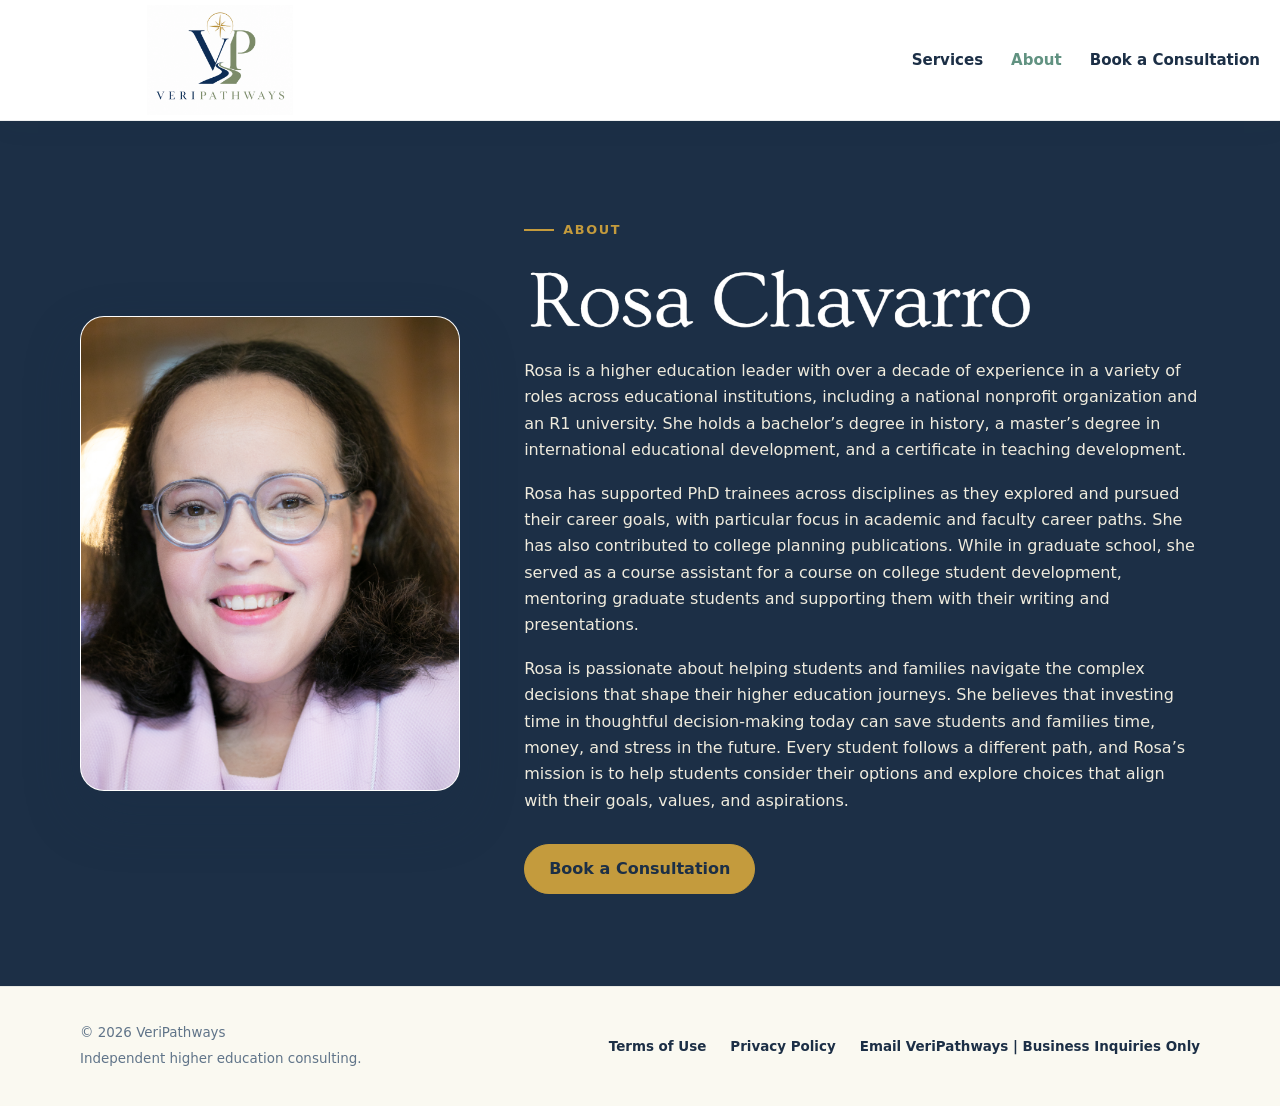
==== commit 0de9ef45: "small text changes updated" ====
--- a/about.html
+++ b/about.html
@@ -50,8 +50,7 @@
                         <p>
                             Rosa has supported PhD trainees across disciplines as they explored and pursued their career
                             goals, with particular focus in academic and faculty career paths. She has also contributed
-                            to college planning publications and mentored high school students through the college
-                            application process. While in graduate school, she served as a course assistant for a
+                            to college planning publications. While in graduate school, she served as a course assistant for a
                             course on college student development, mentoring graduate students and supporting them
                             with their writing and presentations.
                         </p>
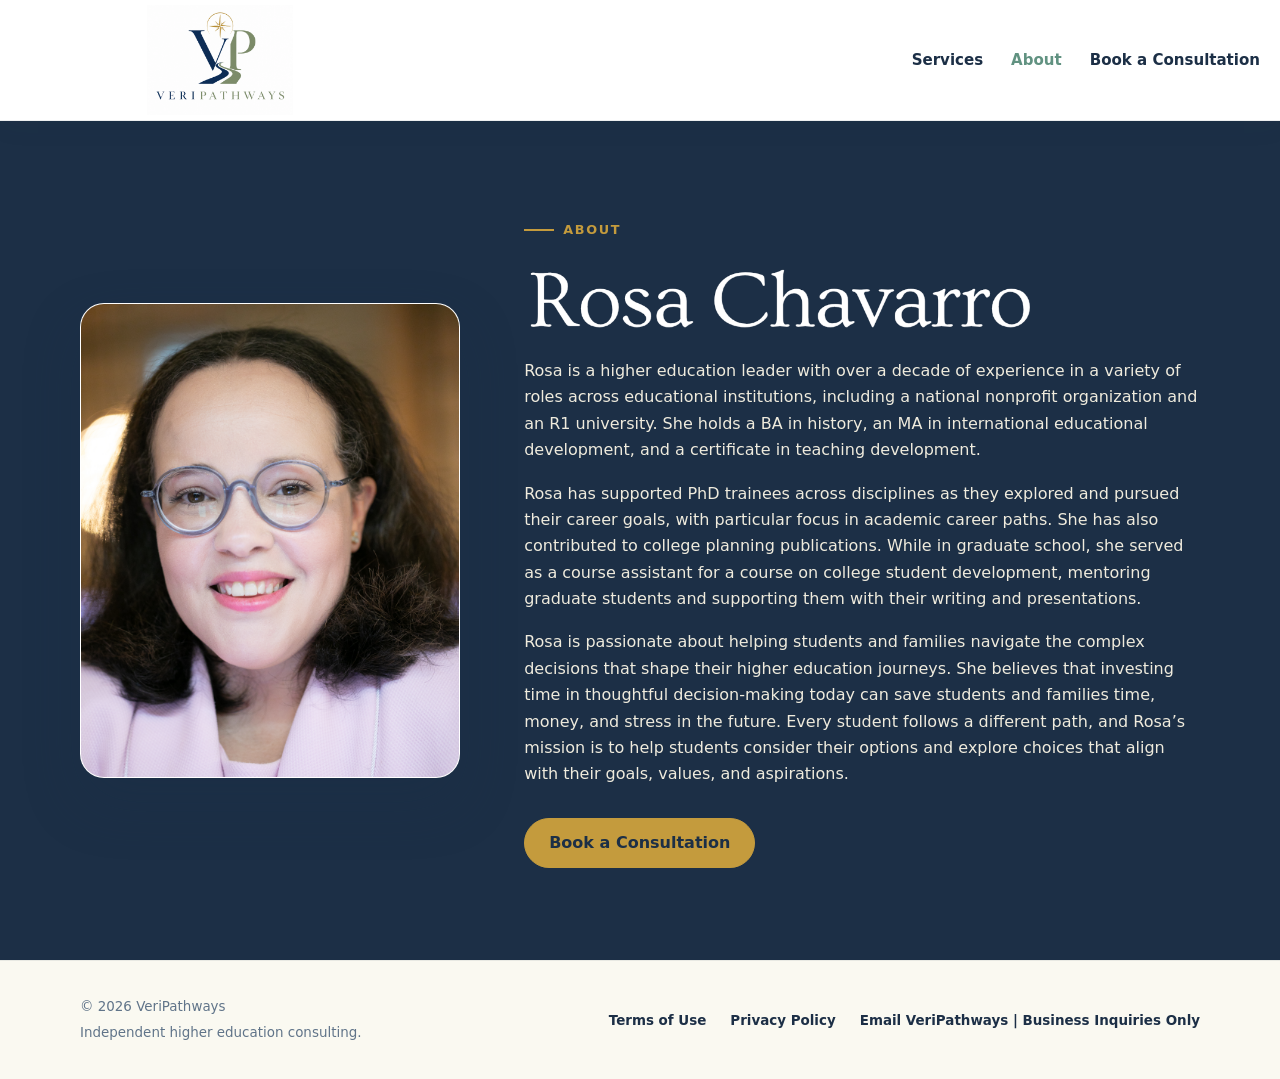
==== commit 8c8b3745: "edited services photo" ====
--- a/about.html
+++ b/about.html
@@ -44,12 +44,12 @@
                         <p>
                             Rosa is a higher education leader with over a decade of experience in a variety of roles
                             across educational institutions, including a national nonprofit organization and an
-                            R1 university. She holds a bachelor’s degree in history, a master’s degree in
-                            international educational development, and a certificate in teaching development.
+                            R1 university. She holds a BA in history, an MA in international educational development,
+                            and a certificate in teaching development.
                         </p>
                         <p>
                             Rosa has supported PhD trainees across disciplines as they explored and pursued their career
-                            goals, with particular focus in academic and faculty career paths. She has also contributed
+                            goals, with particular focus in academic career paths. She has also contributed
                             to college planning publications. While in graduate school, she served as a course assistant for a
                             course on college student development, mentoring graduate students and supporting them
                             with their writing and presentations.
--- a/styles.css
+++ b/styles.css
@@ -393,11 +393,9 @@
 .services-banner {
     display: block;
     width: 100%;
-    height: clamp(240px, 36vw, 430px);
+    height: auto;
     margin-top: 32px;
     border-radius: 24px;
-    object-fit: cover;
-    object-position: center 52%;
     box-shadow: var(--vp-shadow-medium);
 }
 
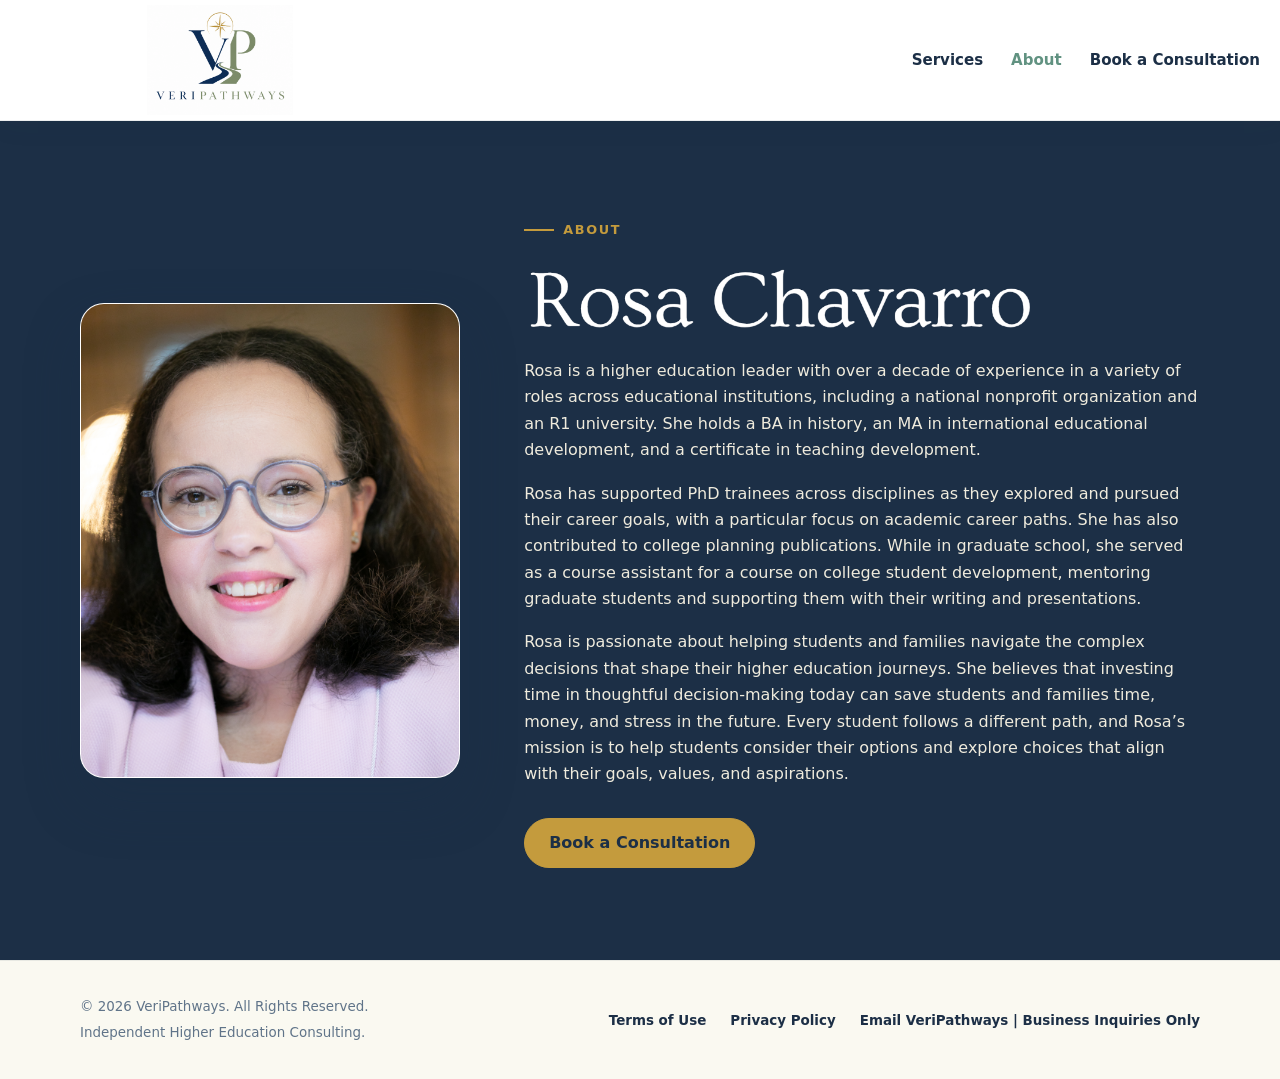
==== commit 852d9b50: "small page edits" ====
--- a/about.html
+++ b/about.html
@@ -49,7 +49,7 @@
                         </p>
                         <p>
                             Rosa has supported PhD trainees across disciplines as they explored and pursued their career
-                            goals, with particular focus in academic career paths. She has also contributed
+                            goals, with a particular focus on academic career paths. She has also contributed
                             to college planning publications. While in graduate school, she served as a course assistant for a
                             course on college student development, mentoring graduate students and supporting them
                             with their writing and presentations.
@@ -71,9 +71,9 @@
     <footer>
         <div class="footer-grid container">
             <div>
-                <p class="footer-copy">© <span data-current-year>2026</span> VeriPathways</p>
+                <p class="footer-copy">© <span data-current-year>2026</span> VeriPathways. All Rights Reserved.</p>
                 <p class="disclaimer">
-                    Independent higher education consulting.
+                    Independent Higher Education Consulting.
                 </p>
             </div>
             <ul class="footer-links" aria-label="Footer navigation">
